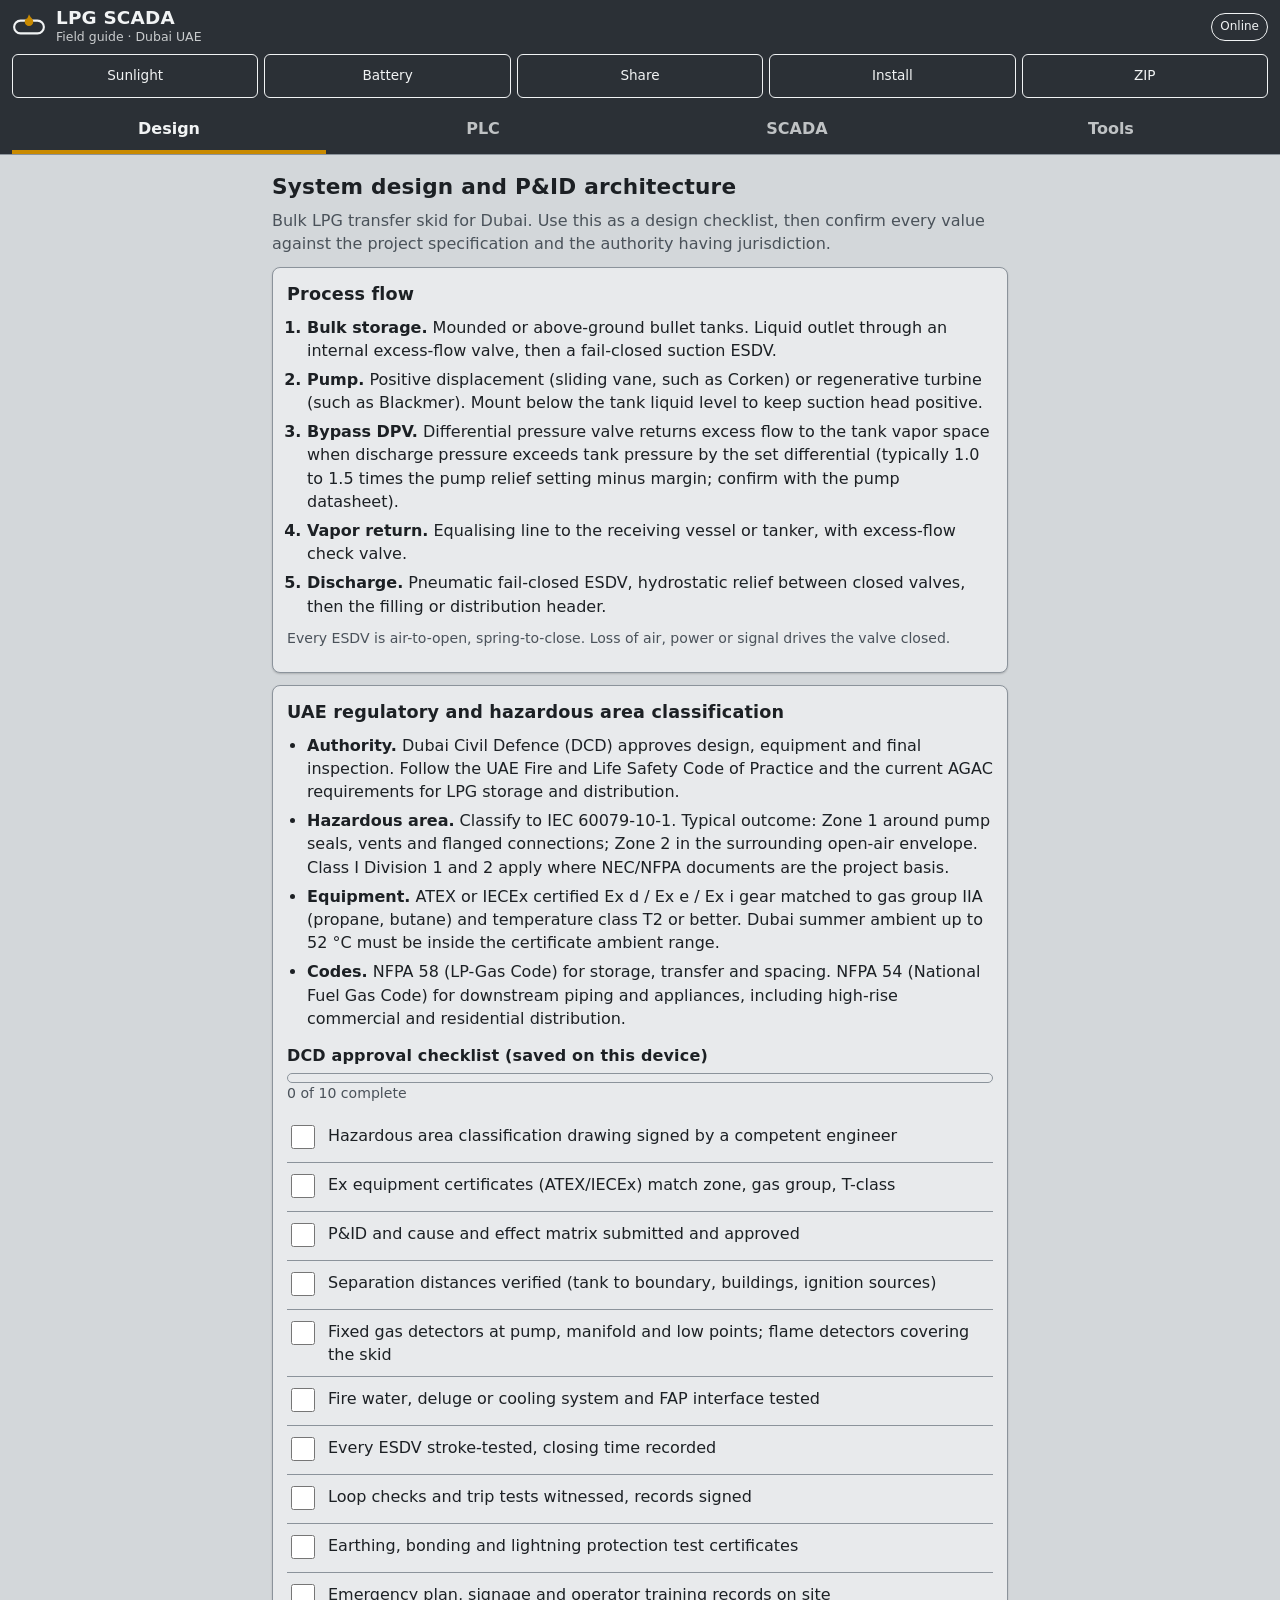
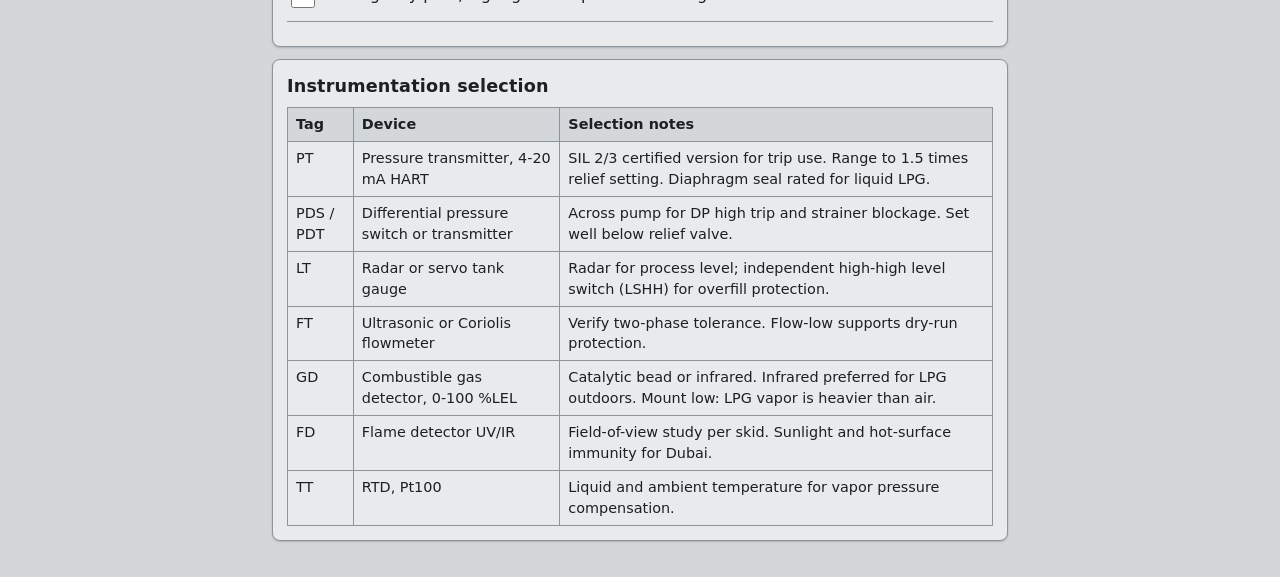
==== index.html @ 5b78d6d0 "Add files via upload" ====
<!DOCTYPE html>
<html lang="en">
<head>
<meta charset="utf-8">
<meta name="viewport" content="width=device-width, initial-scale=1, viewport-fit=cover">
<title>LPG Pumping SCADA Field Guide (Dubai, AGAC.ae)</title>
<meta name="description" content="Field engineering, design, instrumentation, PLC logic, and ISA-101 SCADA standards for LPG Pumping systems in Dubai UAE.">
<meta name="theme-color" content="#2b3036">
<link rel="canonical" href="https://githubbest729.github.io/scada-LPG-Pumping-guide/">
<link rel="manifest" href="manifest.webmanifest">
<link rel="icon" href="favicon.ico" sizes="any">
<link rel="icon" href="favicon.svg" type="image/svg+xml">
<link rel="apple-touch-icon" href="apple-touch-icon.png">
<meta name="apple-mobile-web-app-capable" content="yes">
<meta name="mobile-web-app-capable" content="yes">
<meta name="apple-mobile-web-app-status-bar-style" content="black-translucent">
<meta name="apple-mobile-web-app-title" content="LPG SCADA">
<meta property="og:type" content="website">
<meta property="og:url" content="https://githubbest729.github.io/scada-LPG-Pumping-guide/">
<meta property="og:title" content="LPG Pumping SCADA Field Engineering Guide (Dubai - AGAC.ae)">
<meta property="og:description" content="Field engineering, design, instrumentation, PLC logic, and ISA-101 SCADA standards for LPG Pumping systems in Dubai UAE.">
<meta property="og:image" content="https://githubbest729.github.io/scada-LPG-Pumping-guide/images/og-image.png">
<meta name="twitter:card" content="summary_large_image">
<meta name="twitter:title" content="LPG Pumping SCADA Field Engineering Guide (Dubai - AGAC.ae)">
<meta name="twitter:description" content="Field engineering, design, instrumentation, PLC logic, and ISA-101 SCADA standards for LPG Pumping systems in Dubai UAE.">
<meta name="twitter:image" content="https://githubbest729.github.io/scada-LPG-Pumping-guide/images/og-image.png">
<link rel="stylesheet" href="css/styles.css">
</head>
<body>

<header class="top" id="top">
  <div class="top-row">
    <div class="brand">
      <svg class="brand-mark" viewBox="0 0 32 32" aria-hidden="true"><rect x="2" y="10" width="28" height="12" rx="6" fill="none" stroke="currentColor" stroke-width="2"/><path d="M16 4c1 3 4 4 4 7a4 4 0 0 1-8 0c0-1.4.6-2.2 1.2-3C14 9 15 7 16 4z" fill="var(--warn)"/></svg>
      <div><h1>LPG SCADA</h1><p>Field guide &middot; Dubai UAE</p></div>
    </div>
    <span class="badge" id="sync-badge" role="status" aria-live="polite">Online</span>
  </div>
  <div class="actions" role="toolbar" aria-label="Utilities">
    <button type="button" id="btn-sun" aria-pressed="false" title="Direct sunlight mode">Sunlight</button>
    <button type="button" id="btn-battery" aria-pressed="false" title="Battery saver (AMOLED black)">Battery</button>
    <button type="button" id="btn-share" title="Share this guide">Share</button>
    <button type="button" id="btn-install" title="Install on your device">Install</button>
    <button type="button" id="btn-zip" title="Download project ZIP">ZIP</button>
  </div>
  <nav class="tabs" role="tablist" aria-label="Guide sections">
    <button role="tab" id="t-design" aria-controls="design" data-tab="design" aria-selected="true">Design</button>
    <button role="tab" id="t-plc" aria-controls="plc" data-tab="plc" aria-selected="false">PLC</button>
    <button role="tab" id="t-scada" aria-controls="scada" data-tab="scada" aria-selected="false">SCADA</button>
    <button role="tab" id="t-tools" aria-controls="tools" data-tab="tools" aria-selected="false">Tools</button>
  </nav>
</header>

<div class="install-banner" id="install-banner" hidden>
  <div id="install-text"></div>
  <div class="row"><button type="button" id="install-go" class="primary">Install app</button><button type="button" id="install-close">Dismiss</button></div>
</div>

<main>
<!-- ============ TAB 1: DESIGN ============ -->
<section id="design" class="panel" role="tabpanel" aria-labelledby="t-design">
  <h2>System design and P&amp;ID architecture</h2>
  <p class="lede">Bulk LPG transfer skid for Dubai. Use this as a design checklist, then confirm every value against the project specification and the authority having jurisdiction.</p>

  <div class="card">
    <h3>Process flow</h3>
    <ol class="flow-list">
      <li><b>Bulk storage.</b> Mounded or above-ground bullet tanks. Liquid outlet through an internal excess-flow valve, then a fail-closed suction ESDV.</li>
      <li><b>Pump.</b> Positive displacement (sliding vane, such as Corken) or regenerative turbine (such as Blackmer). Mount below the tank liquid level to keep suction head positive.</li>
      <li><b>Bypass DPV.</b> Differential pressure valve returns excess flow to the tank vapor space when discharge pressure exceeds tank pressure by the set differential (typically 1.0 to 1.5 times the pump relief setting minus margin; confirm with the pump datasheet).</li>
      <li><b>Vapor return.</b> Equalising line to the receiving vessel or tanker, with excess-flow check valve.</li>
      <li><b>Discharge.</b> Pneumatic fail-closed ESDV, hydrostatic relief between closed valves, then the filling or distribution header.</li>
    </ol>
    <p class="note">Every ESDV is air-to-open, spring-to-close. Loss of air, power or signal drives the valve closed.</p>
  </div>

  <div class="card">
    <h3>UAE regulatory and hazardous area classification</h3>
    <ul>
      <li><b>Authority.</b> Dubai Civil Defence (DCD) approves design, equipment and final inspection. Follow the UAE Fire and Life Safety Code of Practice and the current AGAC requirements for LPG storage and distribution.</li>
      <li><b>Hazardous area.</b> Classify to IEC 60079-10-1. Typical outcome: Zone 1 around pump seals, vents and flanged connections; Zone 2 in the surrounding open-air envelope. Class I Division 1 and 2 apply where NEC/NFPA documents are the project basis.</li>
      <li><b>Equipment.</b> ATEX or IECEx certified Ex d / Ex e / Ex i gear matched to gas group IIA (propane, butane) and temperature class T2 or better. Dubai summer ambient up to 52 &deg;C must be inside the certificate ambient range.</li>
      <li><b>Codes.</b> NFPA 58 (LP-Gas Code) for storage, transfer and spacing. NFPA 54 (National Fuel Gas Code) for downstream piping and appliances, including high-rise commercial and residential distribution.</li>
    </ul>
    <h4>DCD approval checklist (saved on this device)</h4>
    <div class="progress" aria-hidden="true"><div id="dcd-bar"></div></div>
    <p class="note" id="dcd-count">0 of 10 complete</p>
    <ul class="checks" id="dcd-list">
      <li><label><input type="checkbox" data-k="1"> Hazardous area classification drawing signed by a competent engineer</label></li>
      <li><label><input type="checkbox" data-k="2"> Ex equipment certificates (ATEX/IECEx) match zone, gas group, T-class</label></li>
      <li><label><input type="checkbox" data-k="3"> P&amp;ID and cause and effect matrix submitted and approved</label></li>
      <li><label><input type="checkbox" data-k="4"> Separation distances verified (tank to boundary, buildings, ignition sources)</label></li>
      <li><label><input type="checkbox" data-k="5"> Fixed gas detectors at pump, manifold and low points; flame detectors covering the skid</label></li>
      <li><label><input type="checkbox" data-k="6"> Fire water, deluge or cooling system and FAP interface tested</label></li>
      <li><label><input type="checkbox" data-k="7"> Every ESDV stroke-tested, closing time recorded</label></li>
      <li><label><input type="checkbox" data-k="8"> Loop checks and trip tests witnessed, records signed</label></li>
      <li><label><input type="checkbox" data-k="9"> Earthing, bonding and lightning protection test certificates</label></li>
      <li><label><input type="checkbox" data-k="10"> Emergency plan, signage and operator training records on site</label></li>
    </ul>
  </div>

  <div class="card">
    <h3>Instrumentation selection</h3>
    <div class="scroll"><table>
      <thead><tr><th>Tag</th><th>Device</th><th>Selection notes</th></tr></thead>
      <tbody>
        <tr><td>PT</td><td>Pressure transmitter, 4-20 mA HART</td><td>SIL 2/3 certified version for trip use. Range to 1.5 times relief setting. Diaphragm seal rated for liquid LPG.</td></tr>
        <tr><td>PDS / PDT</td><td>Differential pressure switch or transmitter</td><td>Across pump for DP high trip and strainer blockage. Set well below relief valve.</td></tr>
        <tr><td>LT</td><td>Radar or servo tank gauge</td><td>Radar for process level; independent high-high level switch (LSHH) for overfill protection.</td></tr>
        <tr><td>FT</td><td>Ultrasonic or Coriolis flowmeter</td><td>Verify two-phase tolerance. Flow-low supports dry-run protection.</td></tr>
        <tr><td>GD</td><td>Combustible gas detector, 0-100 %LEL</td><td>Catalytic bead or infrared. Infrared preferred for LPG outdoors. Mount low: LPG vapor is heavier than air.</td></tr>
        <tr><td>FD</td><td>Flame detector UV/IR</td><td>Field-of-view study per skid. Sunlight and hot-surface immunity for Dubai.</td></tr>
        <tr><td>TT</td><td>RTD, Pt100</td><td>Liquid and ambient temperature for vapor pressure compensation.</td></tr>
      </tbody>
    </table></div>
  </div>
</section>

<!-- ============ TAB 2: PLC ============ -->
<section id="plc" class="panel" role="tabpanel" aria-labelledby="t-plc" hidden>
  <h2>PLC / RTU logic and programming</h2>
  <p class="lede">Sequence of operations, ESD cause and effect, and fail-safe pump control code.</p>

  <div class="card">
    <h3>Sequence of operations</h3>
    <ol class="flow-list">
      <li><b>Pre-start permissives.</b> No ESD or FAP signal, no gas Level 1, suction and discharge ESDV open, tank level above low-level permissive, motor overload healthy.</li>
      <li><b>Auto-venting.</b> Open the vapor vent or bleed valve briefly to clear vapor from the pump casing, close, confirm suction pressure is stable.</li>
      <li><b>Start.</b> Command run, wait for motor feedback within 3 s, then supervise DP and flow.</li>
      <li><b>Lead-lag.</b> Alternate the lead pump on each stop. Start the lag pump if flow demand stays unmet. Fail over if one pump is not ready.</li>
      <li><b>Dry-run protection.</b> Trip on low motor current or low flow with run command for longer than the dry-run timer (typically 5 s).</li>
      <li><b>Minimum flow.</b> DPV bypass handles minimum flow. PLC trips the pump if bypass runs for longer than the allowed time with a closed discharge.</li>
    </ol>
  </div>

  <div class="card">
    <h3>Safety interlocks and ESD cause and effect</h3>
    <p class="note">Gas L1 = 20 %LEL alarm. Gas L2 = 40 %LEL trip. Hardwired trips are preferred over network signals. Scroll sideways inside the table.</p>
    <div class="scroll ce"><table>
      <thead><tr><th>Cause</th><th>Alarm</th><th>Pump trip</th><th>Suction ESDV</th><th>Discharge ESDV</th><th>Deluge</th><th>FAP</th></tr></thead>
      <tbody>
        <tr><th>GD Level 1 (20 %LEL)</th><td>&#9679;</td><td>&ndash;</td><td>&ndash;</td><td>&ndash;</td><td>&ndash;</td><td>&ndash;</td></tr>
        <tr><th>GD Level 2 (40 %LEL)</th><td>&#9679;</td><td>&#9679;</td><td>&#9679;</td><td>&#9679;</td><td>&ndash;</td><td>&#9679;</td></tr>
        <tr><th>PSHH discharge pressure</th><td>&#9679;</td><td>&#9679;</td><td>&ndash;</td><td>&#9679;</td><td>&ndash;</td><td>&ndash;</td></tr>
        <tr><th>LSLL tank low-low level</th><td>&#9679;</td><td>&#9679;</td><td>&ndash;</td><td>&ndash;</td><td>&ndash;</td><td>&ndash;</td></tr>
        <tr><th>DPSH pump DP high</th><td>&#9679;</td><td>&#9679;</td><td>&ndash;</td><td>&ndash;</td><td>&ndash;</td><td>&ndash;</td></tr>
        <tr><th>Emergency stop PB</th><td>&#9679;</td><td>&#9679;</td><td>&#9679;</td><td>&#9679;</td><td>&ndash;</td><td>&#9679;</td></tr>
        <tr><th>Fire alarm panel (dry contact)</th><td>&#9679;</td><td>&#9679;</td><td>&#9679;</td><td>&#9679;</td><td>&#9679;</td><td>&#9679;</td></tr>
      </tbody>
    </table></div>
  </div>

  <div class="card">
    <h3>Structured text: fail-safe pump control</h3>
    <p class="note">Debounce timers filter noise. Latched first-out fault code holds until the cause has cleared and a valid reset is received.</p>
    <div class="code-head"><b>FB_LpgPumpCtrl</b><button type="button" data-copy="st-pump">Copy</button></div>
    <pre class="code"><code id="st-pump"></code></pre>
    <div class="code-head"><b>FC_LeadLag</b><button type="button" data-copy="st-leadlag">Copy</button></div>
    <pre class="code"><code id="st-leadlag"></code></pre>
  </div>
</section>

<!-- ============ TAB 3: SCADA ============ -->
<section id="scada" class="panel" role="tabpanel" aria-labelledby="t-scada" hidden>
  <h2>SCADA / HMI and alarm philosophy</h2>

  <div class="la" id="la" aria-live="polite">
    <div class="la-top"><span class="la-dot" id="la-dot"></span><b id="la-state">IDLE</b><span id="la-time" class="la-time">--:--</span></div>
    <div class="la-grid">
      <div><small>Differential</small><b id="la-dp">0.0 bar</b></div>
      <div><small>Flow</small><b id="la-flow">0.0 m&sup3;/h</b></div>
      <div><small>ESD</small><b id="la-esd">NORMAL</b></div>
    </div>
    <small class="la-cap">Active pumping monitor. Lock Screen / Dynamic Island style card for iOS.</small>
  </div>

  <div class="card">
    <h3>Live mimic (simulation)</h3>
    <svg id="mimic" viewBox="0 0 360 230" role="img" aria-label="LPG pumping skid mimic">
      <g class="pipes">
        <path id="p-suction" class="pipe" d="M92 120 H150"/>
        <path id="p-disch" class="pipe" d="M190 120 H300"/>
        <path id="p-bypass" class="pipe" d="M215 120 V70 H70 V100"/>
        <path id="p-vapor" class="pipe thin" d="M60 80 V40 H300 V120"/>
      </g>
      <g class="flowlines">
        <path id="f-suction" class="flow" d="M92 120 H150"/>
        <path id="f-disch" class="flow" d="M190 120 H300"/>
        <path id="f-bypass" class="flow bypass" d="M215 120 V70 H70 V100"/>
      </g>
      <rect id="tank" x="20" y="100" width="72" height="50" rx="25" class="eq"/>
      <text x="56" y="130" class="lbl" text-anchor="middle">T-101</text>
      <circle id="pump" cx="170" cy="120" r="20" class="eq"/>
      <text x="170" y="124" class="lbl" text-anchor="middle">P-101</text>
      <rect id="esdv-s" x="118" y="112" width="16" height="16" class="valve"/>
      <text x="126" y="146" class="tag" text-anchor="middle">ESDV-1</text>
      <rect id="esdv-d" x="252" y="112" width="16" height="16" class="valve"/>
      <text x="260" y="146" class="tag" text-anchor="middle">ESDV-2</text>
      <polygon id="dpv" points="215,112 223,120 215,128 207,120" class="valve"/>
      <text x="215" y="144" class="tag" text-anchor="middle">DPV</text>
      <circle cx="150" cy="82" r="13" class="bubble"/><text x="150" y="80" class="tag" text-anchor="middle">PT</text><text x="150" y="90" class="tag" text-anchor="middle">101</text>
      <circle cx="280" cy="82" r="13" class="bubble"/><text x="280" y="80" class="tag" text-anchor="middle">PT</text><text x="280" y="90" class="tag" text-anchor="middle">102</text>
      <circle cx="110" cy="184" r="13" class="bubble"/><text x="110" y="182" class="tag" text-anchor="middle">GD</text><text x="110" y="192" class="tag" text-anchor="middle">101</text>
      <text x="150" y="68" class="val" text-anchor="middle" id="m-ps">0.0</text>
      <text x="280" y="68" class="val" text-anchor="middle" id="m-pd">0.0</text>
      <text x="110" y="210" class="val" text-anchor="middle" id="m-gd">0 %LEL</text>
      <text x="300" y="190" class="val" text-anchor="end" id="m-dp">DP 0.0 bar</text>
      <text x="300" y="206" class="val" text-anchor="end" id="m-esd">ESD NORMAL</text>
    </svg>
    <div class="row sim-btns">
      <button type="button" id="btn-start" class="hold primary" data-hold><span class="hold-fill"></span><span class="hold-text">Hold 1.5 s: Start pump</span></button>
      <button type="button" id="btn-stop">Stop pump</button>
      <button type="button" id="btn-estop" class="danger">E-STOP</button>
      <button type="button" id="btn-reset" class="hold" data-hold><span class="hold-fill"></span><span class="hold-text">Hold 1.5 s: ESD reset</span></button>
    </div>
    <p class="note" id="sim-msg" role="status"></p>
    <h4>Pre-start permissives</h4>
    <ul class="perm" id="perm-list"></ul>
    <div class="sliders">
      <label>Gas reading: <b id="v-lel">0</b> %LEL<input type="range" id="s-lel" min="0" max="100" step="1" value="0"></label>
      <label>Pump DP: <b id="v-dp">7.0</b> bar<input type="range" id="s-dp" min="0" max="12" step="0.1" value="7"></label>
      <label>Tank level: <b id="v-lvl">65</b> %<input type="range" id="s-lvl" min="0" max="100" step="1" value="65"></label>
      <label>Ambient: <b id="v-amb">40</b> &deg;C<input type="range" id="s-amb" min="10" max="60" step="1" value="40"></label>
    </div>
    <canvas id="strip" width="640" height="120" aria-label="Pressure strip chart"></canvas>
    <p class="note">Strip chart: suction (thin) and discharge (thick) pressure, bar g.</p>
  </div>

  <div class="card">
    <h3>Active alarms</h3>
    <div id="alarm-list" class="alarms"></div>
    <div class="row"><span id="shelf-count" class="note">0 shelved</span><button type="button" id="btn-unshelve">Unshelve all</button></div>
  </div>

  <div class="card">
    <h3>High-performance HMI (ISA-101)</h3>
    <p>The screen is neutral gray. Colour only means something is wrong or needs action. Normal equipment is gray, so abnormal states stand out in bright sunlight.</p>
    <div class="swatches">
      <div><i class="sw s-warn"></i>Amber<br><small>Warning</small></div>
      <div><i class="sw s-alarm"></i>Red<br><small>Danger or trip</small></div>
      <div><i class="sw s-op"></i>Blue<br><small>Operator action</small></div>
      <div><i class="sw s-maint"></i>Cyan<br><small>Maintenance</small></div>
    </div>
  </div>

  <div class="card">
    <h3>Alarm rationalization (ISA-18.2)</h3>
    <div class="scroll"><table>
      <thead><tr><th>Priority</th><th>Shape</th><th>Meaning</th><th>Example</th><th>Response</th></tr></thead>
      <tbody>
        <tr><td>1 Critical</td><td><i class="shp oct"></i></td><td>Immediate action, safety or environment at risk</td><td>Gas L2, PSHH, ESD</td><td>Under 1 min. Cannot be shelved.</td></tr>
        <tr><td>2 High</td><td><i class="shp tri"></i></td><td>Prompt action to avoid a trip</td><td>Gas L1, DPSH, LSLL</td><td>Under 5 min</td></tr>
        <tr><td>3 Advisory</td><td><i class="shp sq"></i></td><td>Maintenance or information</td><td>Transmitter fault, strainer DP</td><td>Next shift</td></tr>
      </tbody>
    </table></div>
    <ul>
      <li><b>Deadband.</b> Clear an alarm only after the value moves back past a deadband (for gas L1: set 20, clear 15 %LEL) to stop chattering.</li>
      <li><b>On-delay.</b> 1 to 3 s on analog alarms removes noise without hiding real events.</li>
      <li><b>Shelving.</b> Operator-initiated, time-limited, logged. Not for Priority 1.</li>
      <li><b>Target rates.</b> Under 6 alarms per operator per hour on average, under 10 in the first 10 minutes of an upset.</li>
    </ul>
  </div>
</section>

<!-- ============ TAB 4: TOOLS ============ -->
<section id="tools" class="panel" role="tabpanel" aria-labelledby="t-tools" hidden>
  <h2>Engineering calculators</h2>
  <p class="lede">Tap a preset to fill the fields. All inputs are limited to realistic physical ranges.</p>

  <div class="card" id="calc-vp">
    <h3>LPG vapor pressure and temperature</h3>
    <p class="sub">How hard the product pushes against the tank at a given temperature.</p>
    <div class="row"><button type="button" data-preset="vp" data-c3="50" data-t="52">Dubai summer, 50/50</button><button type="button" data-preset="vp" data-c3="80" data-t="15">Winter propane mix</button></div>
    <div class="fields">
      <label>Propane in blend (% volume, 0 to 100)<input type="number" inputmode="decimal" id="vp-c3" value="50" min="0" max="100" step="1"></label>
      <label>Liquid temperature (&deg;C, 10.0 to 60.0)<input type="number" inputmode="decimal" id="vp-t" value="52" min="10" max="60" step="0.5"></label>
    </div>
    <div class="result" id="vp-out" aria-live="polite"></div>
  </div>

  <div class="card" id="calc-npsh">
    <h3>Pump NPSH and cavitation margin</h3>
    <p class="sub">Whether the pump gets enough liquid pressure above boiling to avoid vapor bubbles.</p>
    <div class="row"><button type="button" data-preset="npsh" data-c3="50" data-t="52" data-tl="52.3" data-h="3" data-hf="0.5" data-r="0.8">Dubai summer Corken Z3500</button><button type="button" data-preset="npsh" data-c3="80" data-t="18" data-tl="18.1" data-h="2" data-hf="0.4" data-r="0.6">Winter propane mix</button></div>
    <p class="note">Preset NPSHr and piping values are illustrative. Enter the figures from your pump curve and line sizing.</p>
    <div class="fields">
      <label>Propane in blend (% volume)<input type="number" inputmode="decimal" id="np-c3" value="50" min="0" max="100" step="1"></label>
      <label>Tank liquid temperature (&deg;C)<input type="number" inputmode="decimal" id="np-t" value="52" min="10" max="60" step="0.5"></label>
      <label>Pump inlet liquid temperature (&deg;C)<input type="number" inputmode="decimal" id="np-tl" value="52.3" min="10" max="60" step="0.1"></label>
      <label>Liquid head above pump (m)<input type="number" inputmode="decimal" id="np-h" value="3" min="0" max="50" step="0.1"></label>
      <label>Suction line friction loss (m)<input type="number" inputmode="decimal" id="np-hf" value="0.5" min="0" max="50" step="0.1"></label>
      <label>NPSH required, from pump curve (m)<input type="number" inputmode="decimal" id="np-r" value="0.8" min="0" max="20" step="0.1"></label>
      <label>Specific gravity (0.500 to 2.000, blank = auto)<input type="number" inputmode="decimal" id="np-sg" value="" min="0.5" max="2" step="0.001" placeholder="auto"></label>
      <label>Thermal expansion coefficient (0.0001 to 0.0025 per &deg;C)<input type="number" inputmode="decimal" id="np-b" value="0.0020" min="0.0001" max="0.0025" step="0.0001"></label>
    </div>
    <div class="result" id="np-out" aria-live="polite"></div>
  </div>

  <div class="card" id="calc-ma">
    <h3>4-20 mA scaling and loop calibrator</h3>
    <p class="sub">Convert between process value, loop current and PLC raw counts. Type in any field.</p>
    <div class="row"><button type="button" data-preset="ma" data-u="bar" data-l="0" data-h="25" data-v="12.5">Pressure 0-25 bar</button><button type="button" data-preset="ma" data-u="%LEL" data-l="0" data-h="100" data-v="20">Gas 20 %LEL</button><button type="button" data-preset="ma" data-u="%" data-l="0" data-h="100" data-v="65">Tank level</button></div>
    <div class="fields">
      <label>Unit<select id="ma-unit"><option>bar</option><option>mbar</option><option>&deg;C</option><option>%LEL</option><option>%</option></select></label>
      <label>Range low (LRV)<input type="number" inputmode="decimal" id="ma-lrv" value="0" step="any"></label>
      <label>Range high (URV)<input type="number" inputmode="decimal" id="ma-urv" value="25" step="any"></label>
      <label>Process value<input type="number" inputmode="decimal" id="ma-eng" value="12.5" step="any"></label>
      <label>Loop current (mA, 0.00 to 25.00)<input type="number" inputmode="decimal" id="ma-ma" value="12" min="0" max="25" step="0.01"></label>
      <label>PLC raw counts (27648 = 20 mA)<input type="number" inputmode="numeric" id="ma-cnt" value="13824" step="1"></label>
    </div>
    <div class="result" id="ma-out" aria-live="polite"></div>
  </div>

  <p class="foot">Reference tool for qualified engineers. Calculations use an ideal-mixture Antoine model. Always verify against project specifications, manufacturer data, AGAC and Dubai Civil Defence requirements before use in design or commissioning.</p>
</section>
</main>

<script src="js/scada-engine.js"></script>
<script src="js/zip-export.js"></script>
<script src="js/app.js"></script>
</body>
</html>
---- css/styles.css ----
:root{
  --bg:#d3d7da;--surface:#e8eaec;--ink:#1c2024;--muted:#4a525a;--line:#8b939b;
  --head:#2b3036;--head-ink:#f1f3f4;--op:#1f5a99;--warn:#c98a00;--alarm:#c0222b;--maint:#00829a;
  --btn:#f4f5f6;--code-bg:#1d2125;--code-ink:#dfe4e8;--ok:#3d6b45;
  --font:"Bahnschrift","DIN Alternate","DIN 1451","Roboto Condensed","Arial Narrow",system-ui,-apple-system,"Segoe UI",sans-serif;
  --mono:ui-monospace,"SF Mono",Menlo,Consolas,monospace;
  --shadow:0 1px 2px rgba(0,0,0,.18);--bw:1px;
}
html[data-sun="1"]{
  --bg:#fff;--surface:#fff;--ink:#000;--muted:#000;--line:#000;--head:#fff;--head-ink:#000;
  --op:#000;--warn:#000;--alarm:#000;--maint:#000;--btn:#fff;--code-bg:#fff;--code-ink:#000;--shadow:none;--bw:2px;
}
html[data-battery="1"]{
  --bg:#000;--surface:#000;--ink:#e6e6e6;--muted:#a8a8a8;--line:#3a3a3a;--head:#000;--head-ink:#e6e6e6;
  --op:#ffb000;--warn:#ffb000;--alarm:#ff4a3d;--maint:#2ad4e6;--btn:#0a0a0a;--code-bg:#000;--code-ink:#d6d6d6;--shadow:none;
}
*{box-sizing:border-box}
html{-webkit-text-size-adjust:100%;scroll-padding-top:150px}
body{margin:0;background:var(--bg);color:var(--ink);font-family:var(--font);font-size:16px;line-height:1.45;
  padding-left:env(safe-area-inset-left);padding-right:env(safe-area-inset-right);padding-bottom:calc(24px + env(safe-area-inset-bottom));overflow-x:hidden}
h1,h2,h3,h4{margin:0;font-weight:700;letter-spacing:.01em}
h2{font-size:1.35rem;margin:16px 0 6px}
h3{font-size:1.1rem;margin-bottom:8px}
h4{font-size:1rem;margin:14px 0 6px}
p{margin:0 0 10px}
ul,ol{margin:0 0 10px;padding-left:20px}
li{margin-bottom:6px}
button,input,select{font:inherit;color:inherit}
button{min-height:44px;min-width:44px;padding:8px 12px;background:var(--btn);border:var(--bw) solid var(--line);border-radius:6px;cursor:pointer;touch-action:manipulation}
button:focus-visible,input:focus-visible,select:focus-visible{outline:3px solid var(--op);outline-offset:2px}
button[aria-pressed="true"]{background:var(--ink);color:var(--bg)}
button.primary{border-color:var(--op);color:var(--op);font-weight:700}
button.danger{background:var(--alarm);border-color:var(--alarm);color:#fff;font-weight:700}
html[data-sun="1"] button.danger{background:#000;color:#fff}

/* header */
.top{position:sticky;top:0;z-index:20;background:var(--head);color:var(--head-ink);padding:calc(8px + env(safe-area-inset-top)) 12px 0;border-bottom:var(--bw) solid var(--line)}
html[data-sun="1"] .top{border-bottom-width:2px}
.top-row{display:flex;align-items:center;justify-content:space-between;gap:8px}
.brand{display:flex;align-items:center;gap:10px;min-width:0}
.brand-mark{width:34px;height:34px;flex:none}
.brand h1{font-size:1.15rem;line-height:1.1}
.brand p{font-size:.78rem;margin:0;opacity:.8}
.badge{font-size:.75rem;padding:4px 8px;border:var(--bw) solid currentColor;border-radius:99px;white-space:nowrap}
.badge.off{background:var(--warn);color:#000;border-color:var(--warn)}
.actions{display:grid;grid-template-columns:repeat(5,1fr);gap:6px;margin:8px 0}
.actions button{padding:6px 4px;font-size:.85rem;background:transparent;color:inherit;border-color:currentColor}
.actions button[aria-pressed="true"]{background:var(--head-ink);color:var(--head)}
.tabs{display:grid;grid-template-columns:repeat(4,1fr)}
.tabs button{border:0;border-radius:0;background:transparent;color:inherit;min-height:48px;font-weight:700;border-bottom:4px solid transparent;opacity:.75}
.tabs button[aria-selected="true"]{opacity:1;border-bottom-color:var(--warn)}
html[data-sun="1"] .tabs button[aria-selected="true"]{border-bottom-color:#000}

.install-banner{margin:8px 12px 0;padding:10px 12px;border:var(--bw) solid var(--op);background:var(--surface);border-radius:6px}
.install-banner[hidden]{display:none}
.install-banner ol{margin:6px 0 8px}

main{max-width:760px;margin:0 auto;padding:0 12px}
.panel[hidden]{display:none}
.lede{color:var(--muted)}
.card{background:var(--surface);border:var(--bw) solid var(--line);border-radius:8px;padding:14px;margin:12px 0;box-shadow:var(--shadow)}
.note{font-size:.88rem;color:var(--muted)}
.sub{font-size:.95rem;color:var(--muted);margin-bottom:8px}
.foot{font-size:.82rem;color:var(--muted);margin:16px 0}
.row{display:flex;flex-wrap:wrap;gap:8px;align-items:center;margin:8px 0}
.scroll{overflow-x:auto;max-width:100%;-webkit-overflow-scrolling:touch}
table{border-collapse:collapse;width:100%;font-size:.9rem}
th,td{border:var(--bw) solid var(--line);padding:6px 8px;text-align:left;vertical-align:top}
thead th{background:var(--bg)}
.ce table{min-width:560px}
.ce td{text-align:center}
.ce tbody th{position:sticky;left:0;background:var(--surface);min-width:140px;z-index:1}
.ce thead th:first-child{position:sticky;left:0;z-index:2}
.flow-list li::marker{font-weight:700}

/* checklist */
.checks{list-style:none;padding:0}
.checks li{margin:0}
.checks label{display:flex;gap:10px;align-items:flex-start;padding:10px 0;border-bottom:var(--bw) solid var(--line);min-height:48px}
.checks input{width:24px;height:24px;flex:none;margin-top:1px}
.progress{height:10px;border:var(--bw) solid var(--line);border-radius:6px;overflow:hidden}
.progress div{height:100%;width:0;background:var(--op)}
html[data-sun="1"] .progress div{background:#000}

/* code */
.code-head{display:flex;justify-content:space-between;align-items:center;margin-top:10px}
pre.code{margin:6px 0;padding:12px;background:var(--code-bg);color:var(--code-ink);border:var(--bw) solid var(--line);border-radius:6px;overflow-x:auto;font-family:var(--mono);font-size:.78rem;line-height:1.4;max-width:100%}
html[data-sun="1"] pre.code{border-width:2px}

/* live activity card */
.la{margin:12px 0;padding:14px 16px;background:#000;color:#f2f2f2;border-radius:28px;border:var(--bw) solid var(--line)}
.la-top{display:flex;align-items:center;gap:8px;font-size:1.05rem}
.la-dot{width:12px;height:12px;border-radius:50%;background:#777}
.la.run .la-dot{background:#30d158;animation:pulse 1s infinite}
.la.trip .la-dot{background:#ff453a}
.la-time{margin-left:auto;font-size:.8rem;opacity:.7}
.la-grid{display:grid;grid-template-columns:repeat(3,1fr);gap:8px;margin:10px 0 6px}
.la-grid small{display:block;opacity:.65;font-size:.72rem}
.la-grid b{font-size:1.05rem}
.la-cap{opacity:.55;font-size:.72rem}
@keyframes pulse{50%{opacity:.35}}

/* mimic */
#mimic{width:100%;height:auto;max-height:340px;background:var(--bg);border:var(--bw) solid var(--line);border-radius:6px}
#mimic .pipe{fill:none;stroke:var(--line);stroke-width:5}
#mimic .pipe.thin{stroke-width:2;stroke-dasharray:3 3}
#mimic .flow{fill:none;stroke:var(--op);stroke-width:2;stroke-dasharray:6 8;opacity:0}
#mimic .flow.on{opacity:1;animation:dash .8s linear infinite}
#mimic .flow.bypass.on{stroke:var(--warn)}
@keyframes dash{to{stroke-dashoffset:-14}}
#mimic .eq{fill:var(--surface);stroke:var(--ink);stroke-width:2}
#mimic .eq.run{fill:var(--ok)}
#mimic .eq.trip{fill:var(--alarm)}
#mimic .valve{fill:var(--surface);stroke:var(--ink);stroke-width:2}
#mimic .valve.open{fill:var(--ink)}
#mimic .valve.shut{fill:var(--alarm);stroke:var(--alarm)}
#mimic .bubble{fill:var(--surface);stroke:var(--ink);stroke-width:1.5}
#mimic .lbl{font:700 9px var(--font);fill:var(--ink)}
#mimic .eq.run+.lbl,#mimic .eq.trip+.lbl{fill:#fff}
#mimic .tag{font:8px var(--font);fill:var(--ink)}
#mimic .val{font:700 10px var(--font);fill:var(--ink)}
#mimic .val.warn{fill:var(--warn)}
#mimic .val.alarm{fill:var(--alarm)}
html[data-battery="1"] .flow.on,html[data-battery="1"] .la-dot{animation:none!important}
html[data-battery="1"] *{backdrop-filter:none!important}
@media (prefers-reduced-motion:reduce){#mimic .flow.on,.la.run .la-dot{animation:none}}

.sim-btns button{flex:1 1 140px}
.hold{position:relative;overflow:hidden}
.hold-fill{position:absolute;left:0;top:0;bottom:0;width:0;background:var(--op);opacity:.35;pointer-events:none}
.hold-text{position:relative}
.perm{list-style:none;padding:0;font-size:.92rem}
.perm li{margin-bottom:3px}
.perm .ok::before{content:"\2713  ";color:var(--ok);font-weight:700}
.perm .no::before{content:"\2717  ";color:var(--alarm);font-weight:700}
.sliders{display:grid;gap:10px;margin:12px 0}
.sliders label{display:block;font-size:.92rem}
.sliders input[type=range]{width:100%;min-height:40px}
#strip{width:100%;height:auto;border:var(--bw) solid var(--line);border-radius:6px;background:var(--bg)}

/* alarms */
.alarms{display:grid;gap:6px;margin-bottom:8px}
.alarm{display:flex;gap:10px;align-items:center;padding:8px 10px;border:var(--bw) solid var(--line);border-left-width:6px;border-radius:4px;background:var(--bg)}
.alarm.p1{border-left-color:var(--alarm)}
.alarm.p2{border-left-color:var(--warn)}
.alarm.p3{border-left-color:var(--maint)}
.alarm .tx{flex:1;min-width:0}
.alarm small{display:block;color:var(--muted)}
.alarm button{min-height:36px;font-size:.82rem}
.none{padding:10px;color:var(--muted)}
.shp{display:inline-block;width:18px;height:18px;background:var(--muted);vertical-align:middle;flex:none}
.shp.oct{background:var(--alarm);clip-path:polygon(30% 0,70% 0,100% 30%,100% 70%,70% 100%,30% 100%,0 70%,0 30%)}
.shp.tri{background:var(--warn);clip-path:polygon(50% 0,100% 100%,0 100%)}
.shp.sq{background:var(--maint)}
html[data-sun="1"] .shp{background:#000}
.swatches{display:grid;grid-template-columns:repeat(4,1fr);gap:8px;text-align:center;font-size:.85rem}
.sw{display:block;height:34px;border:var(--bw) solid var(--line);margin-bottom:4px;border-radius:4px}
.s-warn{background:var(--warn)}.s-alarm{background:var(--alarm)}.s-op{background:var(--op)}.s-maint{background:var(--maint)}

/* calculators */
.fields{display:grid;grid-template-columns:1fr;gap:10px;margin:10px 0}
@media(min-width:560px){.fields{grid-template-columns:1fr 1fr}}
.fields label{display:block;font-size:.9rem}
.fields input,.fields select{display:block;width:100%;min-height:46px;margin-top:3px;padding:8px 10px;background:var(--btn);border:var(--bw) solid var(--line);border-radius:6px;font-size:1rem}
.result{margin-top:10px;padding:12px;border:2px solid var(--line);border-radius:6px;background:var(--bg)}
.result .big{font-size:1.5rem;font-weight:700;line-height:1.2}
.result dl{display:grid;grid-template-columns:1fr auto;gap:2px 12px;margin:8px 0 0}
.result dt{color:var(--muted)}.result dd{margin:0;text-align:right;font-weight:700}
.status{display:inline-block;margin-top:8px;padding:4px 10px;border-radius:4px;font-weight:700;border:var(--bw) solid var(--line)}
.status.ok{background:var(--ok);color:#fff}
.status.warn{background:var(--warn);color:#000}
.status.fault{background:var(--alarm);color:#fff}
html[data-sun="1"] .status{background:#fff!important;color:#000!important;border:2px solid #000}
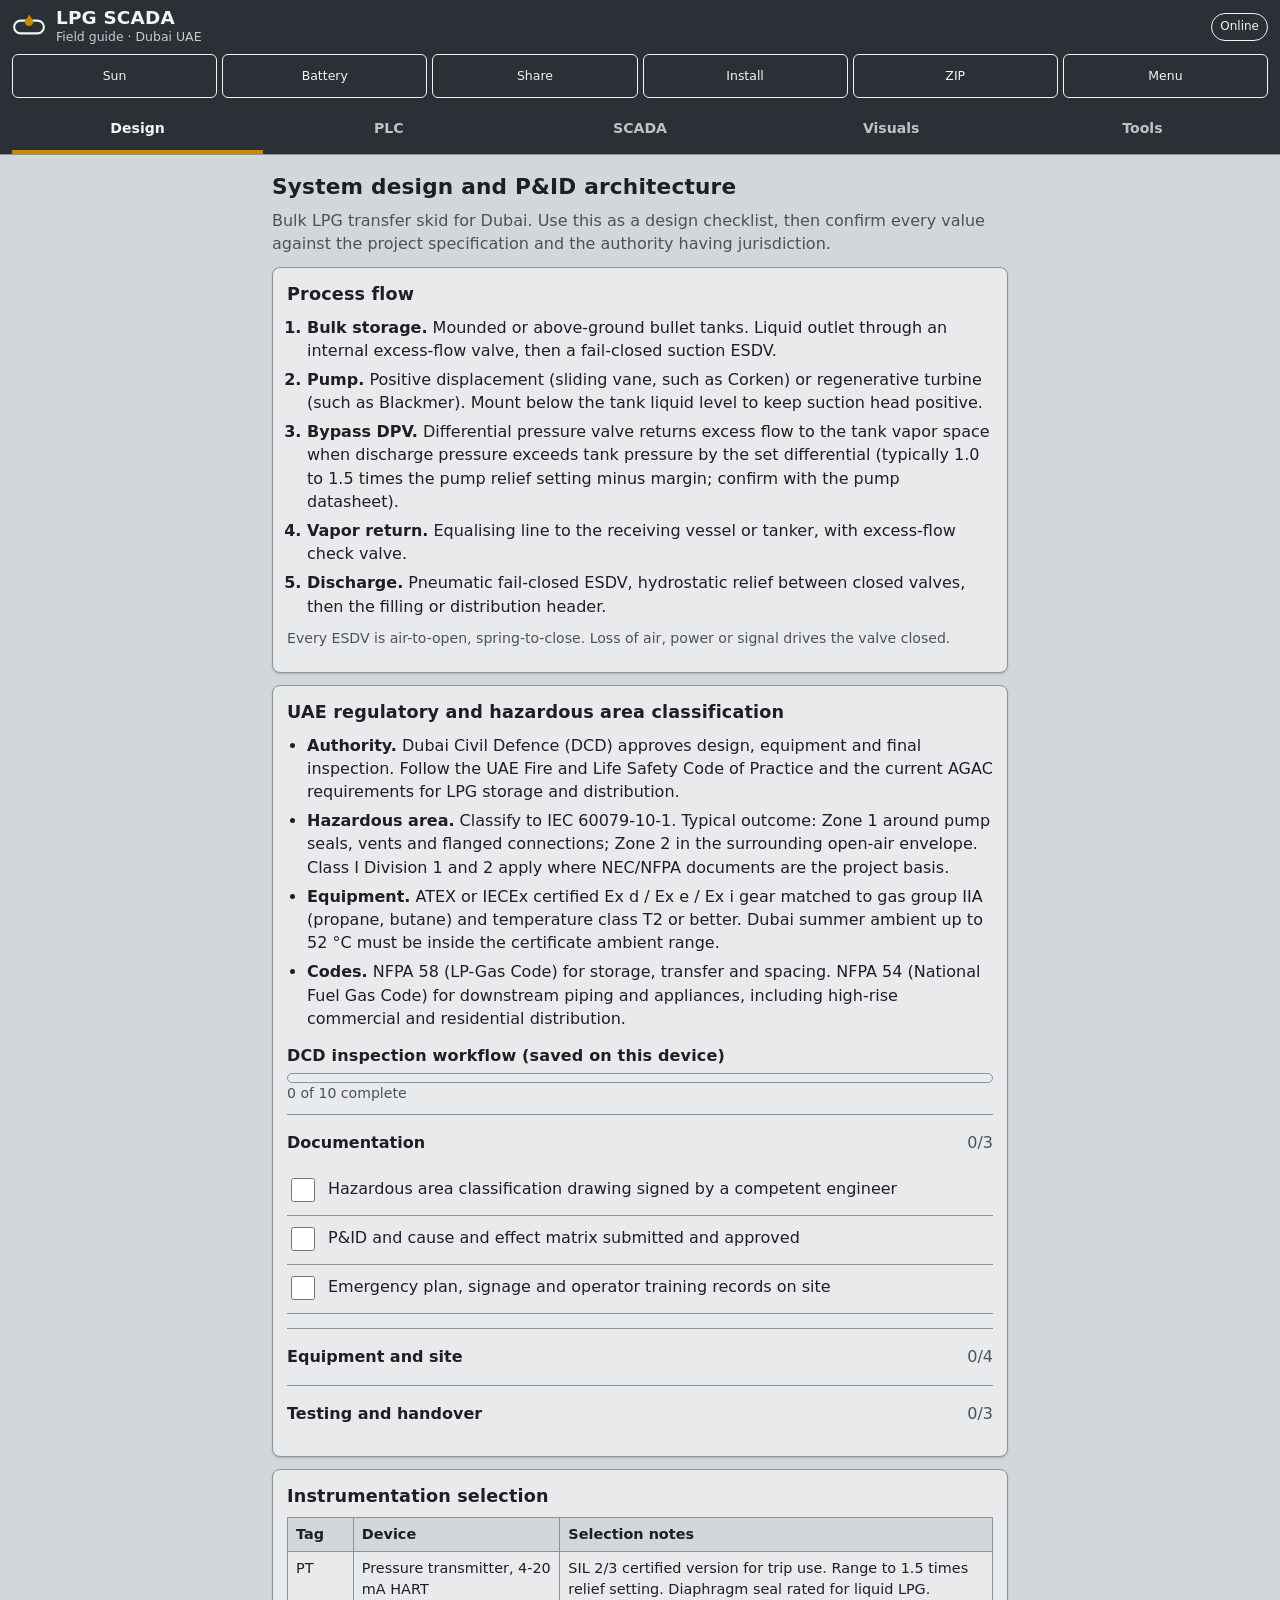
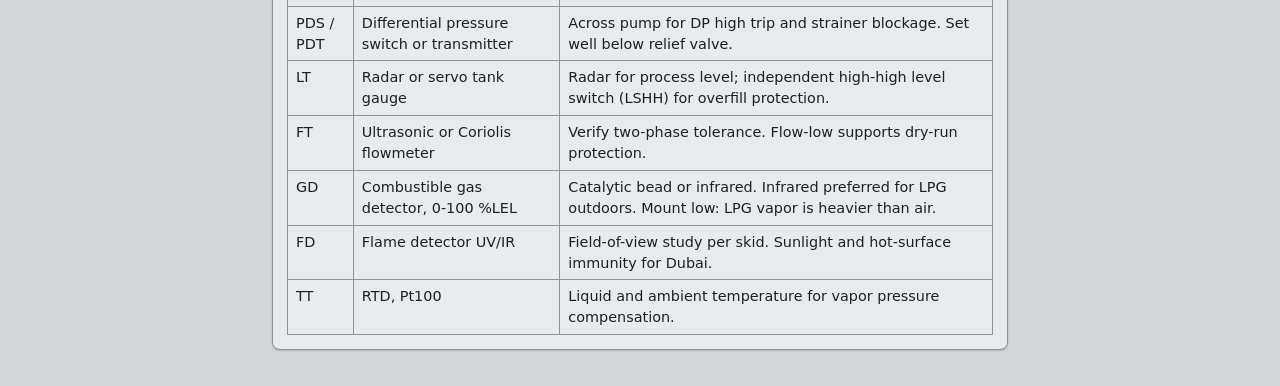
==== commit e031ee62: "Add files via upload" ====
--- a/index.html
+++ b/index.html
@@ -37,16 +37,18 @@
     <span class="badge" id="sync-badge" role="status" aria-live="polite">Online</span>
   </div>
   <div class="actions" role="toolbar" aria-label="Utilities">
-    <button type="button" id="btn-sun" aria-pressed="false" title="Direct sunlight mode">Sunlight</button>
+    <button type="button" id="btn-sun" aria-pressed="false" title="Direct sunlight mode">Sun</button>
     <button type="button" id="btn-battery" aria-pressed="false" title="Battery saver (AMOLED black)">Battery</button>
     <button type="button" id="btn-share" title="Share this guide">Share</button>
     <button type="button" id="btn-install" title="Install on your device">Install</button>
     <button type="button" id="btn-zip" title="Download project ZIP">ZIP</button>
+    <button type="button" id="btn-menu" aria-haspopup="dialog" aria-controls="drawer" title="Standards and quick actions">Menu</button>
   </div>
   <nav class="tabs" role="tablist" aria-label="Guide sections">
     <button role="tab" id="t-design" aria-controls="design" data-tab="design" aria-selected="true">Design</button>
     <button role="tab" id="t-plc" aria-controls="plc" data-tab="plc" aria-selected="false">PLC</button>
     <button role="tab" id="t-scada" aria-controls="scada" data-tab="scada" aria-selected="false">SCADA</button>
+    <button role="tab" id="t-visuals" aria-controls="visuals" data-tab="visuals" aria-selected="false">Visuals</button>
     <button role="tab" id="t-tools" aria-controls="tools" data-tab="tools" aria-selected="false">Tools</button>
   </nav>
 </header>
@@ -82,21 +84,27 @@
       <li><b>Equipment.</b> ATEX or IECEx certified Ex d / Ex e / Ex i gear matched to gas group IIA (propane, butane) and temperature class T2 or better. Dubai summer ambient up to 52 &deg;C must be inside the certificate ambient range.</li>
       <li><b>Codes.</b> NFPA 58 (LP-Gas Code) for storage, transfer and spacing. NFPA 54 (National Fuel Gas Code) for downstream piping and appliances, including high-rise commercial and residential distribution.</li>
     </ul>
-    <h4>DCD approval checklist (saved on this device)</h4>
+    <h4>DCD inspection workflow (saved on this device)</h4>
     <div class="progress" aria-hidden="true"><div id="dcd-bar"></div></div>
     <p class="note" id="dcd-count">0 of 10 complete</p>
-    <ul class="checks" id="dcd-list">
-      <li><label><input type="checkbox" data-k="1"> Hazardous area classification drawing signed by a competent engineer</label></li>
-      <li><label><input type="checkbox" data-k="2"> Ex equipment certificates (ATEX/IECEx) match zone, gas group, T-class</label></li>
-      <li><label><input type="checkbox" data-k="3"> P&amp;ID and cause and effect matrix submitted and approved</label></li>
-      <li><label><input type="checkbox" data-k="4"> Separation distances verified (tank to boundary, buildings, ignition sources)</label></li>
-      <li><label><input type="checkbox" data-k="5"> Fixed gas detectors at pump, manifold and low points; flame detectors covering the skid</label></li>
-      <li><label><input type="checkbox" data-k="6"> Fire water, deluge or cooling system and FAP interface tested</label></li>
-      <li><label><input type="checkbox" data-k="7"> Every ESDV stroke-tested, closing time recorded</label></li>
-      <li><label><input type="checkbox" data-k="8"> Loop checks and trip tests witnessed, records signed</label></li>
-      <li><label><input type="checkbox" data-k="9"> Earthing, bonding and lightning protection test certificates</label></li>
-      <li><label><input type="checkbox" data-k="10"> Emergency plan, signage and operator training records on site</label></li>
-    </ul>
+    <div id="dcd">
+      <details class="grp" open><summary>Documentation <span class="gp"></span></summary><ul class="checks">
+        <li><label><input type="checkbox" data-k="1"><span>Hazardous area classification drawing signed by a competent engineer</span></label></li>
+        <li><label><input type="checkbox" data-k="3"><span>P&amp;ID and cause and effect matrix submitted and approved</span></label></li>
+        <li><label><input type="checkbox" data-k="10"><span>Emergency plan, signage and operator training records on site</span></label></li>
+      </ul></details>
+      <details class="grp"><summary>Equipment and site <span class="gp"></span></summary><ul class="checks">
+        <li><label><input type="checkbox" data-k="2"><span>Ex equipment certificates (ATEX/IECEx) match zone, gas group, T-class</span></label></li>
+        <li><label><input type="checkbox" data-k="4"><span>Separation distances verified (tank to boundary, buildings, ignition sources)</span></label></li>
+        <li><label><input type="checkbox" data-k="5"><span>Fixed gas detectors at pump, manifold and low points; flame detectors covering the skid</span></label></li>
+        <li><label><input type="checkbox" data-k="6"><span>Fire water, deluge or cooling system and FAP interface tested</span></label></li>
+      </ul></details>
+      <details class="grp"><summary>Testing and handover <span class="gp"></span></summary><ul class="checks">
+        <li><label><input type="checkbox" data-k="7"><span>Every ESDV stroke-tested, closing time recorded</span></label></li>
+        <li><label><input type="checkbox" data-k="8"><span>Loop checks and trip tests witnessed, records signed</span></label></li>
+        <li><label><input type="checkbox" data-k="9"><span>Earthing, bonding and lightning protection test certificates</span></label></li>
+      </ul></details>
+    </div>
   </div>
 
   <div class="card">
@@ -135,7 +143,7 @@
 
   <div class="card">
     <h3>Safety interlocks and ESD cause and effect</h3>
-    <p class="note">Gas L1 = 20 %LEL alarm. Gas L2 = 40 %LEL trip. Hardwired trips are preferred over network signals. Scroll sideways inside the table.</p>
+    <p class="note">Gas L1 = 20 %LEL alarm. Gas L2 = 40 %LEL trip. Hardwired trips are preferred over network signals. Tap a cause to highlight its row. Tick Tested during field trip tests; the time is saved on this device.</p>
     <div class="scroll ce"><table>
       <thead><tr><th>Cause</th><th>Alarm</th><th>Pump trip</th><th>Suction ESDV</th><th>Discharge ESDV</th><th>Deluge</th><th>FAP</th></tr></thead>
       <tbody>
@@ -201,18 +209,20 @@
       <circle cx="150" cy="82" r="13" class="bubble"/><text x="150" y="80" class="tag" text-anchor="middle">PT</text><text x="150" y="90" class="tag" text-anchor="middle">101</text>
       <circle cx="280" cy="82" r="13" class="bubble"/><text x="280" y="80" class="tag" text-anchor="middle">PT</text><text x="280" y="90" class="tag" text-anchor="middle">102</text>
       <circle cx="110" cy="184" r="13" class="bubble"/><text x="110" y="182" class="tag" text-anchor="middle">GD</text><text x="110" y="192" class="tag" text-anchor="middle">101</text>
+      <circle cx="30" cy="70" r="13" class="bubble"/><text x="30" y="68" class="tag" text-anchor="middle">LT</text><text x="30" y="78" class="tag" text-anchor="middle">101</text><text x="30" y="52" class="val" text-anchor="middle" id="m-lt">65 %</text>
+      <circle cx="190" cy="176" r="13" class="bubble"/><text x="190" y="174" class="tag" text-anchor="middle">PDT</text><text x="190" y="184" class="tag" text-anchor="middle">101</text>
       <text x="150" y="68" class="val" text-anchor="middle" id="m-ps">0.0</text>
       <text x="280" y="68" class="val" text-anchor="middle" id="m-pd">0.0</text>
       <text x="110" y="210" class="val" text-anchor="middle" id="m-gd">0 %LEL</text>
       <text x="300" y="190" class="val" text-anchor="end" id="m-dp">DP 0.0 bar</text>
       <text x="300" y="206" class="val" text-anchor="end" id="m-esd">ESD NORMAL</text>
     </svg>
-    <div class="row sim-btns">
-      <button type="button" id="btn-start" class="hold primary" data-hold><span class="hold-fill"></span><span class="hold-text">Hold 1.5 s: Start pump</span></button>
-      <button type="button" id="btn-stop">Stop pump</button>
-      <button type="button" id="btn-estop" class="danger">E-STOP</button>
-      <button type="button" id="btn-reset" class="hold" data-hold><span class="hold-fill"></span><span class="hold-text">Hold 1.5 s: ESD reset</span></button>
-    </div>
+    <div class="row sim-btns"><button type="button" id="btn-stop">Stop pump</button><button type="button" id="btn-estop" class="danger">E-STOP</button><button type="button" id="btn-remote">Remote start (SCADA)</button></div>
+    <div class="slide" id="slide-start" role="button" tabindex="0" aria-label="Slide to start pump, hold 1.5 seconds"><div class="slide-fill"></div><div class="slide-prog"></div><div class="slide-thumb">&rsaquo;</div><span class="slide-text">Slide and hold 1.5 s: Start pump</span></div>
+    <div class="slide" id="slide-reset" role="button" tabindex="0" aria-label="Slide to reset ESD, hold 1.5 seconds"><div class="slide-fill"></div><div class="slide-prog"></div><div class="slide-thumb">&rsaquo;</div><span class="slide-text">Slide and hold 1.5 s: ESD reset</span></div>
+    <h4>Pump mode: <span id="mode-now">MANUAL</span></h4>
+    <div class="seg" id="mode-seg"><button type="button" data-mode="AUTO" aria-pressed="false">Auto</button><button type="button" data-mode="MANUAL" aria-pressed="true">Manual</button><button type="button" data-mode="REMOTE" aria-pressed="false">Remote</button></div>
+    <div class="slide" id="slide-mode" role="button" tabindex="0" aria-label="Slide to apply selected mode, hold 1.5 seconds"><div class="slide-fill"></div><div class="slide-prog"></div><div class="slide-thumb">&rsaquo;</div><span class="slide-text" id="mode-label">Select a mode, then slide</span></div>
     <p class="note" id="sim-msg" role="status"></p>
     <h4>Pre-start permissives</h4>
     <ul class="perm" id="perm-list"></ul>
@@ -222,9 +232,11 @@
       <label>Tank level: <b id="v-lvl">65</b> %<input type="range" id="s-lvl" min="0" max="100" step="1" value="65"></label>
       <label>Ambient: <b id="v-amb">40</b> &deg;C<input type="range" id="s-amb" min="10" max="60" step="1" value="40"></label>
     </div>
-    <canvas id="strip" width="640" height="120" aria-label="Pressure strip chart"></canvas>
-    <p class="note">Strip chart: suction (thin) and discharge (thick) pressure, bar g.</p>
-  </div>
+    <canvas id="strip" width="640" height="160" aria-label="Four channel strip chart"></canvas>
+    <p class="note legend"><span><i class="ln l1"></i>Suction bar</span><span><i class="ln l2"></i>Discharge bar</span><span><i class="ln l3"></i>Line temp &deg;C</span><span><i class="ln l4"></i>Motor amps</span></p>
+  </div>
+
+  <div class="card hud" id="hud"><h3>Transmitter diagnostics HUD (PT-102)</h3><div id="hud-body"></div></div>
 
   <div class="card">
     <h3>Active alarms</h3>
@@ -262,6 +274,22 @@
   </div>
 </section>
 
+<!-- ============ TAB: VISUALS ============ -->
+<section id="visuals" class="panel" role="tabpanel" aria-labelledby="t-visuals" hidden>
+  <h2>Schematics and diagrams</h2>
+  <p class="lede">Interactive field diagrams. Drag the sliders to see how each device responds.</p>
+  <div class="card"><h3>Flame and gas detection coverage</h3><p class="sub">Hazardous zones around the manifold and detector response as gas builds.</p><div id="v-fgd"></div></div>
+  <div class="card"><h3>Tank strapping and level limits</h3><p class="sub">Gross observed volume for a horizontal bullet tank with alarm limits.</p><div id="v-tank"></div></div>
+  <div class="card"><h3>Differential pressure valve cycle</h3><p class="sub">How the bypass opens as discharge pressure rises above tank pressure.</p><div id="v-dpv"></div></div>
+  <div class="card"><h3>Pump curve comparator</h3><p class="sub">Two pump types against the same piping, with the live SCADA point.</p><div id="v-qh"></div></div>
+  <div class="card"><h3>Cavitation at the impeller</h3><p class="sub">Vapor bubbles appear as NPSH margin falls. 2D view.</p><div id="v-cav"></div></div>
+  <div class="card"><h3>Propane and butane vapor-liquid equilibrium</h3><p class="sub">Pressure against composition at a chosen temperature.</p><div id="v-vle"></div></div>
+  <div class="card"><h3>Motor control center single-line</h3><p class="sub">Soft starter and VFD feeders with the E-stop loop.</p><div id="v-sld"></div></div>
+  <div class="card"><h3>Fail-closed ESDV actuator</h3><p class="sub">Spring, piston and air supply. 2D animated.</p><div id="v-esdv"></div></div>
+  <div class="card"><h3>Analog loop check</h3><p class="sub">Test points from supply to PLC input with expected meter readings.</p><div id="v-loop"></div></div>
+  <div class="card"><h3>ESD shutdown sequence</h3><p class="sub">Timed closure of valves, pump trip and deluge.</p><div id="v-seq"></div></div>
+</section>
+
 <!-- ============ TAB 4: TOOLS ============ -->
 <section id="tools" class="panel" role="tabpanel" aria-labelledby="t-tools" hidden>
   <h2>Engineering calculators</h2>
@@ -273,7 +301,7 @@
     <div class="row"><button type="button" data-preset="vp" data-c3="50" data-t="52">Dubai summer, 50/50</button><button type="button" data-preset="vp" data-c3="80" data-t="15">Winter propane mix</button></div>
     <div class="fields">
       <label>Propane in blend (% volume, 0 to 100)<input type="number" inputmode="decimal" id="vp-c3" value="50" min="0" max="100" step="1"></label>
-      <label>Liquid temperature (&deg;C, 10.0 to 60.0)<input type="number" inputmode="decimal" id="vp-t" value="52" min="10" max="60" step="0.5"></label>
+      <label>Liquid temperature (&deg;C, 10.0 to 60.0)<input type="text" inputmode="none" data-keypad id="vp-t" value="52" min="10" max="60" step="0.5"></label>
     </div>
     <div class="result" id="vp-out" aria-live="polite"></div>
   </div>
@@ -285,10 +313,10 @@
     <p class="note">Preset NPSHr and piping values are illustrative. Enter the figures from your pump curve and line sizing.</p>
     <div class="fields">
       <label>Propane in blend (% volume)<input type="number" inputmode="decimal" id="np-c3" value="50" min="0" max="100" step="1"></label>
-      <label>Tank liquid temperature (&deg;C)<input type="number" inputmode="decimal" id="np-t" value="52" min="10" max="60" step="0.5"></label>
-      <label>Pump inlet liquid temperature (&deg;C)<input type="number" inputmode="decimal" id="np-tl" value="52.3" min="10" max="60" step="0.1"></label>
-      <label>Liquid head above pump (m)<input type="number" inputmode="decimal" id="np-h" value="3" min="0" max="50" step="0.1"></label>
-      <label>Suction line friction loss (m)<input type="number" inputmode="decimal" id="np-hf" value="0.5" min="0" max="50" step="0.1"></label>
+      <label>Tank liquid temperature (&deg;C)<input type="text" inputmode="none" data-keypad id="np-t" value="52" min="10" max="60" step="0.5"></label>
+      <label>Pump inlet liquid temperature (&deg;C)<input type="text" inputmode="none" data-keypad id="np-tl" value="52.3" min="10" max="60" step="0.1"></label>
+      <label>Liquid head above pump (m)<input type="text" inputmode="none" data-keypad id="np-h" value="3" min="0" max="50" step="0.1"></label>
+      <label>Suction line friction loss (m)<input type="text" inputmode="none" data-keypad id="np-hf" value="0.5" min="0" max="50" step="0.1"></label>
       <label>NPSH required, from pump curve (m)<input type="number" inputmode="decimal" id="np-r" value="0.8" min="0" max="20" step="0.1"></label>
       <label>Specific gravity (0.500 to 2.000, blank = auto)<input type="number" inputmode="decimal" id="np-sg" value="" min="0.5" max="2" step="0.001" placeholder="auto"></label>
       <label>Thermal expansion coefficient (0.0001 to 0.0025 per &deg;C)<input type="number" inputmode="decimal" id="np-b" value="0.0020" min="0.0001" max="0.0025" step="0.0001"></label>
@@ -315,7 +343,17 @@
 </section>
 </main>
 
+<div id="scrim" hidden></div>
+<aside id="drawer" role="dialog" aria-modal="true" aria-labelledby="drawer-title" hidden>
+  <div class="dr-head"><h2 id="drawer-title">Field reference</h2><button type="button" id="drawer-close">Close</button></div>
+  <div class="dr-tabs"><button type="button" data-dt="std" aria-selected="true">Standards</button><button type="button" data-dt="quick" aria-selected="false">Quick actions</button></div>
+  <div id="dr-std" class="dr-body"></div><div id="dr-quick" class="dr-body" hidden></div>
+</aside>
+<div id="keypad" role="dialog" aria-label="Number pad" hidden></div>
+
 <script src="js/scada-engine.js"></script>
+<script src="js/visuals.js"></script>
+<script src="js/panels.js"></script>
 <script src="js/zip-export.js"></script>
 <script src="js/app.js"></script>
 </body>
--- a/css/styles.css
+++ b/css/styles.css
@@ -1,6 +1,6 @@
 :root{
   --bg:#d3d7da;--surface:#e8eaec;--ink:#1c2024;--muted:#4a525a;--line:#8b939b;
-  --head:#2b3036;--head-ink:#f1f3f4;--op:#1f5a99;--warn:#c98a00;--alarm:#c0222b;--maint:#00829a;
+  --head:#2b3036;--head-ink:#f1f3f4;--op:#1f5a99;--warn:#c98a00;--orange:#d9661f;--alarm:#c0222b;--maint:#00829a;
   --btn:#f4f5f6;--code-bg:#1d2125;--code-ink:#dfe4e8;--ok:#3d6b45;
   --font:"Bahnschrift","DIN Alternate","DIN 1451","Roboto Condensed","Arial Narrow",system-ui,-apple-system,"Segoe UI",sans-serif;
   --mono:ui-monospace,"SF Mono",Menlo,Consolas,monospace;
@@ -8,11 +8,11 @@
 }
 html[data-sun="1"]{
   --bg:#fff;--surface:#fff;--ink:#000;--muted:#000;--line:#000;--head:#fff;--head-ink:#000;
-  --op:#000;--warn:#000;--alarm:#000;--maint:#000;--btn:#fff;--code-bg:#fff;--code-ink:#000;--shadow:none;--bw:2px;
+  --op:#000;--warn:#000;--orange:#000;--alarm:#000;--maint:#000;--btn:#fff;--code-bg:#fff;--code-ink:#000;--shadow:none;--bw:2px;
 }
 html[data-battery="1"]{
   --bg:#000;--surface:#000;--ink:#e6e6e6;--muted:#a8a8a8;--line:#3a3a3a;--head:#000;--head-ink:#e6e6e6;
-  --op:#ffb000;--warn:#ffb000;--alarm:#ff4a3d;--maint:#2ad4e6;--btn:#0a0a0a;--code-bg:#000;--code-ink:#d6d6d6;--shadow:none;
+  --op:#ffb000;--warn:#ffb000;--orange:#ff8c1a;--alarm:#ff4a3d;--maint:#2ad4e6;--btn:#0a0a0a;--code-bg:#000;--code-ink:#d6d6d6;--shadow:none;
 }
 *{box-sizing:border-box}
 html{-webkit-text-size-adjust:100%;scroll-padding-top:150px}
@@ -43,11 +43,11 @@
 .brand p{font-size:.78rem;margin:0;opacity:.8}
 .badge{font-size:.75rem;padding:4px 8px;border:var(--bw) solid currentColor;border-radius:99px;white-space:nowrap}
 .badge.off{background:var(--warn);color:#000;border-color:var(--warn)}
-.actions{display:grid;grid-template-columns:repeat(5,1fr);gap:6px;margin:8px 0}
-.actions button{padding:6px 4px;font-size:.85rem;background:transparent;color:inherit;border-color:currentColor}
+.actions{display:grid;grid-template-columns:repeat(6,1fr);gap:5px;margin:8px 0}
+.actions button{padding:6px 2px;font-size:.78rem;background:transparent;color:inherit;border-color:currentColor}
 .actions button[aria-pressed="true"]{background:var(--head-ink);color:var(--head)}
-.tabs{display:grid;grid-template-columns:repeat(4,1fr)}
-.tabs button{border:0;border-radius:0;background:transparent;color:inherit;min-height:48px;font-weight:700;border-bottom:4px solid transparent;opacity:.75}
+.tabs{display:grid;grid-template-columns:repeat(5,1fr)}
+.tabs button{border:0;border-radius:0;background:transparent;color:inherit;min-height:48px;font-weight:700;font-size:.88rem;padding:8px 2px;border-bottom:4px solid transparent;opacity:.75}
 .tabs button[aria-selected="true"]{opacity:1;border-bottom-color:var(--warn)}
 html[data-sun="1"] .tabs button[aria-selected="true"]{border-bottom-color:#000}
 
@@ -171,3 +171,103 @@
 .status.warn{background:var(--warn);color:#000}
 .status.fault{background:var(--alarm);color:#fff}
 html[data-sun="1"] .status{background:#fff!important;color:#000!important;border:2px solid #000}
+
+/* ---- v1.1 additions ---- */
+.top,.kp-open{--kp:0}
+body.kp-open{padding-bottom:calc(300px + env(safe-area-inset-bottom))}
+.grp{border-top:var(--bw) solid var(--line);padding:4px 0}
+.grp summary{min-height:48px;display:flex;align-items:center;gap:8px;font-weight:700;cursor:pointer}
+.gp{margin-left:auto;font-weight:400;color:var(--muted)}
+.checks li{display:block}
+.checks .ts{display:block;margin:-4px 0 8px 34px;color:var(--ok);font-size:.78rem}
+html[data-sun="1"] .checks .ts{color:#000}
+.checks label span{flex:1}
+.ce{max-height:62vh;overflow:auto}
+.ce thead th{position:sticky;top:0;z-index:3;background:var(--bg)}
+.ce thead th:first-child{z-index:4}
+.ce tbody th{cursor:pointer}
+.ce tr.sel>*{outline:3px solid var(--op);outline-offset:-3px}
+.ce tr.tested>td:last-child{background:var(--bg)}
+.ce td input{width:22px;height:22px}
+.ce .ts{display:block;font-size:.7rem;color:var(--muted)}
+
+/* slide to confirm */
+.slide{position:relative;height:56px;margin:8px 0;border:var(--bw) solid var(--line);border-radius:28px;background:var(--btn);overflow:hidden;user-select:none;-webkit-user-select:none}
+.slide-fill{position:absolute;left:0;top:0;bottom:0;width:0;background:var(--op);opacity:.3}
+.slide-prog{position:absolute;left:0;bottom:0;height:5px;width:0;background:var(--op)}
+.slide.arming .slide-prog{animation:prog 1.5s linear forwards}
+@keyframes prog{to{width:100%}}
+.slide-thumb{position:absolute;left:3px;top:3px;width:48px;height:48px;border-radius:50%;background:var(--ink);color:var(--bg);display:grid;place-items:center;font-size:1.6rem;font-weight:700;touch-action:none;cursor:grab;z-index:2}
+.slide-text{position:absolute;inset:0;display:grid;place-items:center;padding:0 60px;text-align:center;font-weight:700;font-size:.92rem;pointer-events:none}
+.slide:focus-visible{outline:3px solid var(--op);outline-offset:2px}
+.seg{display:grid;grid-template-columns:repeat(3,1fr);gap:6px;margin:6px 0}
+
+/* alarm levels (amber, orange, flashing red) */
+.alarm.lvl1{border-left-color:var(--warn)}
+.alarm.lvl2{border-left-color:var(--orange)}
+.alarm.lvl3{border-left-color:var(--alarm);animation:flash 1s steps(2,jump-none) infinite}
+@keyframes flash{50%{background:color-mix(in srgb,var(--alarm) 22%,var(--bg))}}
+html[data-battery="1"] .alarm.lvl3,html[data-sun="1"] .alarm.lvl3{animation:none}
+@media (prefers-reduced-motion:reduce){.alarm.lvl3{animation:none}}
+#mimic .flow.hi{stroke:var(--warn)}
+.legend{display:flex;flex-wrap:wrap;gap:4px 14px}
+.legend .ln{display:inline-block;width:26px;height:0;border-top:3px solid var(--ink);vertical-align:middle;margin-right:5px}
+.legend .l1{border-top:2px solid var(--muted)}.legend .l2{border-top:4px solid var(--ink)}.legend .l3{border-top:3px dashed var(--op)}.legend .l4{border-top:3px dotted var(--warn)}
+
+/* diagnostics HUD (glass) */
+.hud{background:linear-gradient(135deg,rgba(31,90,153,.35),rgba(0,130,154,.25)),var(--surface);position:relative}
+.hud-cols{display:grid;grid-template-columns:1fr 1fr;gap:10px}
+.hud-cols>div{padding:10px;border-radius:12px;border:var(--bw) solid rgba(255,255,255,.35);background:rgba(255,255,255,.18);-webkit-backdrop-filter:blur(16px);backdrop-filter:blur(16px)}
+.hud-big{font-size:1.4rem;font-weight:700}
+.hud dl{display:grid;grid-template-columns:1fr auto;gap:2px 8px;margin:6px 0 0;font-size:.82rem}
+.hud dd{margin:0;font-weight:700;text-align:right}
+.hud .row{margin-top:10px}.hud .row button{flex:1;min-height:52px}
+html[data-sun="1"] .hud{background:#fff}html[data-sun="1"] .hud-cols>div{background:#fff;backdrop-filter:none;-webkit-backdrop-filter:none;border:2px solid #000}
+html[data-battery="1"] .hud{background:#000}html[data-battery="1"] .hud-cols>div{backdrop-filter:none;-webkit-backdrop-filter:none;background:#000;border-color:#3a3a3a}
+@media(max-width:420px){.hud-cols{grid-template-columns:1fr}}
+
+/* visuals */
+.vz{width:100%;height:auto;display:block;background:var(--bg);border:var(--bw) solid var(--line);border-radius:6px}
+.vs{display:block;margin:10px 0;font-size:.92rem}
+.vs input[type=range]{width:100%;min-height:40px}
+.vs input[type=search],.vs input[type=text]{display:block;width:100%;min-height:46px;margin-top:3px;padding:8px 10px;background:var(--btn);border:var(--bw) solid var(--line);border-radius:6px}
+.two{display:grid;grid-template-columns:1fr;gap:12px}
+@media(min-width:640px){.two{grid-template-columns:1fr 1fr}}
+.vz .tg{font:8px var(--font);fill:var(--ink)}
+.vz .pipe{fill:none;stroke:var(--line);stroke-width:6}
+.vz .zone{fill:none;stroke:var(--ink)}.vz .z0{stroke-width:3}.vz .z1{stroke-width:2;stroke-dasharray:8 5}.vz .z2{stroke-width:2;stroke-dasharray:2 5}
+.vz .plume{fill:var(--warn)}
+.vz .cone{fill:var(--maint);opacity:.2}
+.vz .gdx{fill:var(--surface);stroke:var(--ink);stroke-width:2}.vz .gdx.l1{fill:var(--warn)}.vz .gdx.l2{fill:var(--alarm)}
+.vz .liq{fill:var(--op);opacity:.55}.vz .lim{stroke:var(--ink);stroke-width:1;stroke-dasharray:4 3}
+.vz .fd line{stroke:var(--ink);stroke-width:2}.vz .fd rect,.vz .fd circle{stroke:var(--ink);stroke-width:2}
+.vz .fd.dead line,.vz .fd.dead rect,.vz .fd.dead circle{stroke:var(--muted);stroke-dasharray:4 4}
+.vz .bx{fill:var(--surface);stroke:var(--ink);stroke-width:2}
+.vz .tp{fill:var(--bg);stroke:var(--ink);stroke-width:2;cursor:pointer}.vz .tp.on{fill:var(--warn)}
+.vz .sqb{fill:var(--bg);stroke:var(--line);stroke-width:1}.vz .sqb.act{fill:var(--warn)}.vz .sqb.done{fill:var(--ink)}
+.vz .flow{stroke:var(--op);stroke-width:2;stroke-dasharray:6 8;animation:dash .8s linear infinite}
+.spin{transform-box:fill-box;transform-origin:center;animation:spin 2.5s linear infinite}
+@keyframes spin{to{transform:rotate(360deg)}}
+html[data-battery="1"] .spin,html[data-battery="1"] .vz .flow,html[data-battery="1"] .alarm{animation:none}
+@media (prefers-reduced-motion:reduce){.spin,.vz .flow{animation:none}}
+
+/* drawer */
+#scrim{position:fixed;inset:0;background:rgba(0,0,0,.5);z-index:40}
+#scrim[hidden],#drawer[hidden],#keypad[hidden]{display:none}
+#drawer{position:fixed;top:0;right:0;bottom:0;width:min(92vw,420px);z-index:41;background:var(--surface);color:var(--ink);border-left:var(--bw) solid var(--line);padding:calc(10px + env(safe-area-inset-top)) 14px calc(14px + env(safe-area-inset-bottom));display:flex;flex-direction:column;overflow:hidden}
+.dr-head{display:flex;justify-content:space-between;align-items:center}.dr-head h2{margin:0}
+.dr-tabs{display:grid;grid-template-columns:1fr 1fr;margin:10px 0}
+.dr-tabs button{border-radius:0;font-weight:700}.dr-tabs button[aria-selected="true"]{background:var(--ink);color:var(--bg)}
+.dr-body{overflow-y:auto;flex:1;-webkit-overflow-scrolling:touch}.dr-body[hidden]{display:none}
+.std{padding:8px 0;border-bottom:var(--bw) solid var(--line)}.std p{margin:2px 0 0;font-size:.9rem;color:var(--muted)}
+.qa{padding:10px 0;border-bottom:var(--bw) solid var(--line)}.qa[hidden]{display:none}
+.chk{display:flex;gap:10px;align-items:center;min-height:44px}.chk input{width:22px;height:22px}
+.ct{display:flex;gap:10px;align-items:center;justify-content:space-between;min-height:44px;border-bottom:var(--bw) solid var(--line)}
+.ct a{font-weight:700;color:var(--op)}.ct button{min-height:36px;font-size:.8rem}
+
+/* keypad */
+#keypad{position:fixed;left:0;right:0;bottom:0;z-index:60;background:var(--surface);border-top:2px solid var(--ink);padding:10px 12px calc(10px + env(safe-area-inset-bottom));max-width:520px;margin:0 auto}
+.kp-head{display:flex;justify-content:space-between;gap:10px;font-size:.95rem;margin-bottom:6px}.kp-head b{font-size:1.2rem}
+.kp-grid{display:grid;grid-template-columns:repeat(3,1fr);gap:6px}
+.kp-grid button,.kp-row button{min-height:52px;font-size:1.25rem;font-weight:700}
+.kp-row{display:grid;grid-template-columns:1fr 1fr 1.4fr;gap:6px;margin-top:6px}.kp-row button{font-size:1rem}
